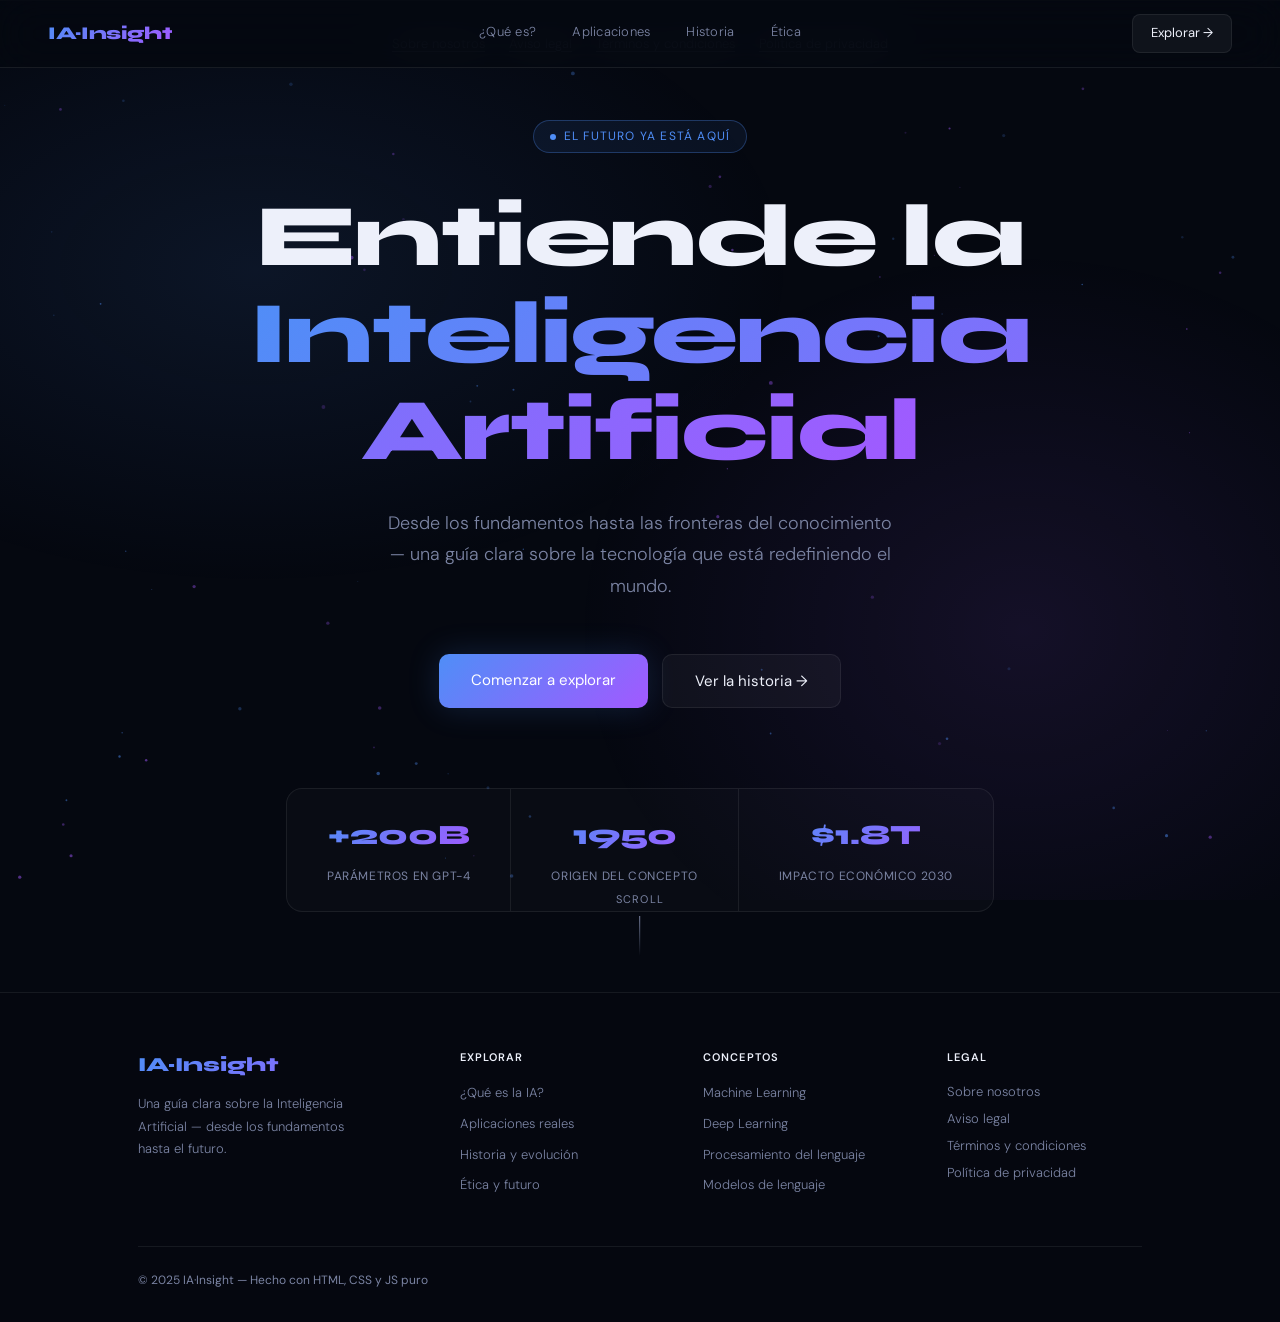
==== index.html @ f97f0eae "Se eliminan links en el footer" ====
<!DOCTYPE html>
<html lang="es">
<head>
  <meta charset="UTF-8" />
  <meta name="viewport" content="width=device-width, initial-scale=1.0" />
  <meta name="description" content="Entiende la Inteligencia Artificial — guía clara sobre la tecnología que está redefiniendo el mundo." />
  <title>IA·Insight — Inteligencia Artificial explicada</title>
  <link rel="icon" type="image/png" href="assets/icons/favicon.png" />
  <link rel="apple-touch-icon" href="assets/icons/favicon.png" />

  <!-- Fuentes -->
  <link rel="preconnect" href="https://fonts.googleapis.com" />
  <link rel="preconnect" href="https://fonts.gstatic.com" crossorigin />
  <link href="https://fonts.googleapis.com/css2?family=Syne:wght@400;700;800&family=DM+Sans:ital,wght@0,300;0,400;1,300&display=swap" rel="stylesheet" />

  <!-- Estilos -->
  <link rel="stylesheet" href="css/styles.css?v=4" />
  <link rel="stylesheet" href="css/animations.css?v=4" />
</head>
<body>

  <!-- Fondo animado -->
  <div class="mesh" aria-hidden="true"></div>
  <canvas id="bg-canvas" style="position:fixed;inset:0;z-index:0;pointer-events:none;" aria-hidden="true"></canvas>

  <!-- ── NAVBAR ── -->
  <nav role="navigation" aria-label="Navegación principal">
    <a href="index.html" class="nav-logo gradient-text" aria-label="IA·Insight — Inicio">IA·Insight</a>

    <div class="nav-links" aria-hidden="true">
      <a href="pages/sobre-ia.html">¿Qué es?</a>
      <a href="pages/aplicaciones.html">Aplicaciones</a>
      <a href="pages/historia.html">Historia</a>
      <a href="pages/etica.html">Ética</a>
    </div>

    <div class="nav-right">
      <a href="pages/sobre-ia.html" class="nav-cta">Explorar →</a>
      <button
        class="nav-hamburger"
        id="nav-hamburger"
        aria-label="Abrir menú"
        aria-expanded="false"
        aria-controls="nav-mobile"
      >
        <span></span>
        <span></span>
        <span></span>
      </button>
    </div>
  </nav>

  <!-- ── MENÚ MÓVIL ── -->
  <div class="nav-mobile" id="nav-mobile" role="dialog" aria-label="Menú móvil">
    <a href="pages/sobre-ia.html">¿Qué es la IA? <span>→</span></a>
    <a href="pages/aplicaciones.html">Aplicaciones <span>→</span></a>
    <a href="pages/historia.html">Historia <span>→</span></a>
    <a href="pages/etica.html">Ética y futuro <span>→</span></a>
    <button class="nav-mobile-cta" data-href="pages/sobre-ia.html">Comenzar a explorar</button>
  </div>

  <!-- ── HERO ── -->
  <section class="hero hero-home">

    <div class="hero-home-inner">

    <div class="badge anim-fade-up" style="display:inline-flex;align-items:center;gap:8px;font-size:12px;letter-spacing:.1em;text-transform:uppercase;color:var(--accent);border:1px solid rgba(79,142,247,0.3);background:rgba(79,142,247,0.08);padding:6px 16px;border-radius:100px;margin-bottom:36px;">
      <span style="width:6px;height:6px;border-radius:50%;background:var(--accent);animation:pulse 2s ease-in-out infinite;"></span>
      El futuro ya está aquí
    </div>

    <h1 class="anim-fade-up-2">
      Entiende la<br>
      <span class="gradient-text">Inteligencia<br>Artificial</span>
    </h1>

    <p class="anim-fade-up-3" style="font-size:clamp(15px,2vw,18px);max-width:520px;margin:28px auto 52px;">
      Desde los fundamentos hasta las fronteras del conocimiento — una guía clara sobre la tecnología que está redefiniendo el mundo.
    </p>

    <div class="anim-fade-up-4" style="display:flex;gap:14px;flex-wrap:wrap;justify-content:center;">
      <a href="pages/sobre-ia.html" class="btn-primary">Comenzar a explorar</a>
      <a href="pages/historia.html" class="btn-secondary">Ver la historia →</a>
    </div>

    <!-- Stats -->
    <div class="anim-fade-up-5 hero-stats">
      <div class="hero-stat">
        <span class="gradient-text" style="font-family:var(--font-display);font-size:28px;font-weight:800;display:block;margin-bottom:4px;">+200B</span>
        <span style="font-size:12px;color:var(--muted);text-transform:uppercase;letter-spacing:.05em;">Parámetros en GPT-4</span>
      </div>
      <div class="hero-stat">
        <span class="gradient-text" style="font-family:var(--font-display);font-size:28px;font-weight:800;display:block;margin-bottom:4px;">1950</span>
        <span style="font-size:12px;color:var(--muted);text-transform:uppercase;letter-spacing:.05em;">Origen del concepto</span>
      </div>
      <div class="hero-stat">
        <span class="gradient-text" style="font-family:var(--font-display);font-size:28px;font-weight:800;display:block;margin-bottom:4px;">$1.8T</span>
        <span style="font-size:12px;color:var(--muted);text-transform:uppercase;letter-spacing:.05em;">Impacto económico 2030</span>
      </div>
    </div>

    </div>

    <!-- Scroll hint -->
    <div style="position:absolute;bottom:36px;left:50%;transform:translateX(-50%);display:flex;flex-direction:column;align-items:center;gap:8px;color:var(--muted);font-size:11px;letter-spacing:.1em;text-transform:uppercase;">
      <span>Scroll</span>
      <div style="width:1px;height:40px;background:linear-gradient(to bottom,var(--muted),transparent);animation:scrollPulse 2s ease-in-out infinite;"></div>
    </div>

  </section>

  <!-- ── FOOTER ── -->
  <footer>
    <div class="footer-inner">
      <div class="footer-top">

        <!-- Marca -->
        <div class="footer-brand">
          <div class="footer-logo gradient-text">IA·Insight</div>
          <p>Una guía clara sobre la Inteligencia Artificial — desde los fundamentos hasta el futuro.</p>
        </div>

        <!-- Explorar -->
        <div class="footer-col">
          <div class="footer-col-title">Explorar</div>
          <a href="pages/sobre-ia.html">¿Qué es la IA?</a>
          <a href="pages/aplicaciones.html">Aplicaciones reales</a>
          <a href="pages/historia.html">Historia y evolución</a>
          <a href="pages/etica.html">Ética y futuro</a>
        </div>

        <!-- Conceptos -->
        <div class="footer-col">
          <div class="footer-col-title">Conceptos</div>
          <a href="pages/sobre-ia.html#ml">Machine Learning</a>
          <a href="pages/sobre-ia.html#dl">Deep Learning</a>
          <a href="pages/sobre-ia.html#nlp">Procesamiento del lenguaje</a>
          <a href="pages/sobre-ia.html#llm">Modelos de lenguaje</a>
        </div>

        <!-- Legal -->
        <div class="footer-col">
          <div class="footer-col-title">Legal</div>
          <button type="button" class="footer-link-btn" data-legal="about">Sobre nosotros</button>
          <button type="button" class="footer-link-btn" data-legal="legal">Aviso legal</button>
          <button type="button" class="footer-link-btn" data-legal="terms">Términos y condiciones</button>
          <button type="button" class="footer-link-btn" data-legal="privacy">Política de privacidad</button>
        </div>

      </div>

      <div class="footer-bottom">
        <div class="footer-bottom-row">
          <span>© 2025 IA·Insight — Hecho con HTML, CSS y JS puro</span>
          <div class="footer-socials">
          <!-- GitHub -->
          <!-- <a href="https://github.com" target="_blank" rel="noopener" aria-label="GitHub">
            <svg width="15" height="15" viewBox="0 0 24 24" fill="currentColor"><path d="M12 0C5.37 0 0 5.37 0 12c0 5.3 3.438 9.8 8.205 11.385.6.113.82-.258.82-.577 0-.285-.01-1.04-.015-2.04-3.338.724-4.042-1.61-4.042-1.61-.546-1.385-1.335-1.755-1.335-1.755-1.087-.744.084-.729.084-.729 1.205.084 1.838 1.236 1.838 1.236 1.07 1.835 2.809 1.305 3.495.998.108-.776.417-1.305.76-1.605-2.665-.3-5.466-1.332-5.466-5.93 0-1.31.465-2.38 1.235-3.22-.135-.303-.54-1.523.105-3.176 0 0 1.005-.322 3.3 1.23.96-.267 1.98-.399 3-.405 1.02.006 2.04.138 3 .405 2.28-1.552 3.285-1.23 3.285-1.23.645 1.653.24 2.873.12 3.176.765.84 1.23 1.91 1.23 3.22 0 4.61-2.805 5.625-5.475 5.92.42.36.81 1.096.81 2.22 0 1.606-.015 2.896-.015 3.286 0 .315.21.69.825.57C20.565 21.795 24 17.295 24 12c0-6.63-5.37-12-12-12"/></svg>
          </a> -->
          <!-- LinkedIn -->
          <!-- <a href="https://linkedin.com" target="_blank" rel="noopener" aria-label="LinkedIn">
            <svg width="14" height="14" viewBox="0 0 24 24" fill="currentColor"><path d="M20.447 20.452h-3.554v-5.569c0-1.328-.027-3.037-1.852-3.037-1.853 0-2.136 1.445-2.136 2.939v5.667H9.351V9h3.414v1.561h.046c.477-.9 1.637-1.85 3.37-1.85 3.601 0 4.267 2.37 4.267 5.455v6.286zM5.337 7.433a2.062 2.062 0 01-2.063-2.065 2.064 2.064 0 112.063 2.065zm1.782 13.019H3.555V9h3.564v11.452zM22.225 0H1.771C.792 0 0 .774 0 1.729v20.542C0 23.227.792 24 1.771 24h20.451C23.2 24 24 23.227 24 22.271V1.729C24 .774 23.2 0 22.222 0h.003z"/></svg>
          </a> -->
          </div>
        </div>
        <nav class="footer-legal" aria-label="Información legal">
          <button type="button" class="footer-legal-link" data-legal="about">Sobre nosotros</button>
          <button type="button" class="footer-legal-link" data-legal="legal">Aviso legal</button>
          <button type="button" class="footer-legal-link" data-legal="terms">Términos y condiciones</button>
          <button type="button" class="footer-legal-link" data-legal="privacy">Política de privacidad</button>
        </nav>
      </div>
    </div>
  </footer>

  <!-- Scripts -->
  <script src="js/particles.js"></script>
  <script src="js/main.js?v=4"></script>
</body>
</html>
---- css/styles.css ----
/* ═══════════════════════════════════════
   VARIABLES GLOBALES
═══════════════════════════════════════ */
:root {
  --bg:       #050810;
  --bg2:      #080d1a;
  --accent:   #4F8EF7;
  --accent2:  #A259FF;
  --text:     #EDF0FA;
  --muted:    #7B84A3;
  --border:   rgba(255,255,255,0.07);
  --glow:     rgba(79,142,247,0.18);
  --radius:   12px;
  --font-display: 'Syne', sans-serif;
  --font-body:    'DM Sans', sans-serif;
}

/* ═══════════════════════════════════════
   RESET Y BASE
═══════════════════════════════════════ */
*, *::before, *::after { box-sizing: border-box; margin: 0; padding: 0; }
html { scroll-behavior: smooth; }
body {
  background: var(--bg);
  font-family: var(--font-body);
  color: var(--text);
  min-height: 100vh;
  overflow-x: hidden;
  line-height: 1.6;
}
img { max-width: 100%; display: block; }
a { color: inherit; text-decoration: none; }

/* ═══════════════════════════════════════
   TIPOGRAFÍA
═══════════════════════════════════════ */
h1, h2, h3, h4 { font-family: var(--font-display); font-weight: 800; line-height: 1.1; letter-spacing: -0.02em; }
h1 { font-size: clamp(42px, 7vw, 88px); }
h2 { font-size: clamp(28px, 4vw, 48px); }
h3 { font-size: clamp(18px, 2.5vw, 24px); }
p  { color: var(--muted); font-weight: 300; line-height: 1.75; }

/* ═══════════════════════════════════════
   UTILIDADES
═══════════════════════════════════════ */
.gradient-text {
  background: linear-gradient(135deg, var(--accent), var(--accent2));
  -webkit-background-clip: text;
  -webkit-text-fill-color: transparent;
  background-clip: text;
}
.container { width: 100%; max-width: 1100px; margin: 0 auto; padding: 0 24px; }
.page-wrap {
  width: 100%;
  max-width: 1100px;
  margin-left: auto;
  margin-right: auto;
  padding-left: clamp(20px, 4vw, 48px);
  padding-right: clamp(20px, 4vw, 48px);
}
.page-main {
  position: relative;
  z-index: 10;
  padding-top: 68px;
}
.section { padding: 100px 0; }

/* ── Hero de inicio ── */
.hero-home {
  position: relative;
  z-index: 10;
  min-height: 100vh;
  display: flex;
  flex-direction: column;
  align-items: center;
  justify-content: center;
  text-align: center;
  padding: 120px 0 80px;
}
.hero-home-inner {
  width: 100%;
  max-width: 1100px;
  margin: 0 auto;
  padding: 0 clamp(20px, 4vw, 48px);
  display: flex;
  flex-direction: column;
  align-items: center;
}
.hero-home .hero-stats {
  display: flex;
  flex-wrap: wrap;
  justify-content: center;
  margin-top: 80px;
  border: 1px solid var(--border);
  border-radius: 16px;
  overflow: hidden;
  background: rgba(255,255,255,0.02);
  max-width: 100%;
}
.hero-home .hero-stat {
  padding: 24px clamp(20px, 4vw, 40px);
  text-align: center;
  border-right: 1px solid var(--border);
}
.hero-home .hero-stat:last-child { border-right: none; }
@media (max-width: 640px) {
  .hero-home { padding: 100px 0 72px; }
  .hero-home .hero-stats { flex-direction: column; width: 100%; }
  .hero-home .hero-stat {
    border-right: none;
    border-bottom: 1px solid var(--border);
    width: 100%;
  }
  .hero-home .hero-stat:last-child { border-bottom: none; }
}

/* ═══════════════════════════════════════
   NAVBAR
═══════════════════════════════════════ */
nav {
  position: fixed; top: 0; left: 0; right: 0; z-index: 100;
  display: flex; align-items: center; justify-content: space-between;
  padding: 0 48px;
  height: 68px;
  border-bottom: 1px solid var(--border);
  background: rgba(5,8,16,0.75);
  backdrop-filter: blur(20px);
  -webkit-backdrop-filter: blur(20px);
  transition: box-shadow .3s;
}
nav.scrolled {
  box-shadow: 0 4px 40px rgba(0,0,0,0.5);
}
.nav-logo {
  font-family: var(--font-display);
  font-weight: 800; font-size: 18px;
  letter-spacing: -0.02em;
  flex-shrink: 0;
}
.nav-links {
  display: flex; gap: 36px;
  position: absolute; left: 50%; transform: translateX(-50%);
}
.nav-links a {
  color: var(--muted); font-size: 13px; font-weight: 300;
  letter-spacing: 0.02em;
  transition: color .2s;
  position: relative; padding-bottom: 2px;
}
.nav-links a::after {
  content: '';
  position: absolute; bottom: -2px; left: 0; right: 0;
  height: 1px;
  background: linear-gradient(90deg, var(--accent), var(--accent2));
  transform: scaleX(0); transform-origin: left;
  transition: transform .25s ease;
}
.nav-links a:hover { color: var(--text); }
.nav-links a:hover::after,
.nav-links a.active::after { transform: scaleX(1); }
.nav-links a.active { color: var(--text); }

.nav-right { display: flex; align-items: center; gap: 12px; }
.nav-cta {
  font-size: 13px; padding: 8px 18px; border-radius: 8px;
  border: 1px solid var(--border); color: var(--text);
  background: rgba(255,255,255,0.05); cursor: pointer;
  font-family: var(--font-body);
  transition: background .2s, border-color .2s;
  white-space: nowrap;
}
.nav-cta:hover { background: rgba(255,255,255,0.1); border-color: rgba(255,255,255,0.2); }

/* ── Hamburguesa ── */
.nav-hamburger {
  display: none;
  flex-direction: column; justify-content: center;
  gap: 5px; width: 36px; height: 36px;
  background: none; border: none; cursor: pointer;
  padding: 4px; border-radius: 8px;
  transition: background .2s;
}
.nav-hamburger:hover { background: rgba(255,255,255,0.06); }
.nav-hamburger span {
  display: block; height: 1.5px; border-radius: 2px;
  background: var(--text);
  transition: transform .3s ease, opacity .3s ease, width .3s ease;
  transform-origin: center;
}
.nav-hamburger span:nth-child(2) { width: 70%; }
.nav-hamburger.open span:nth-child(1) { transform: translateY(6.5px) rotate(45deg); }
.nav-hamburger.open span:nth-child(2) { opacity: 0; transform: scaleX(0); }
.nav-hamburger.open span:nth-child(3) { transform: translateY(-6.5px) rotate(-45deg); }

/* ── Menú móvil ── */
.nav-mobile {
  display: none;
  position: fixed; top: 68px; left: 0; right: 0; z-index: 99;
  background: rgba(5,8,16,0.97);
  backdrop-filter: blur(24px);
  -webkit-backdrop-filter: blur(24px);
  border-bottom: 1px solid var(--border);
  padding: 0 24px;
  max-height: 0; overflow: hidden;
  transition: max-height .4s cubic-bezier(.4,0,.2,1), padding .4s ease;
}
.nav-mobile.open {
  max-height: 400px;
  padding: 20px 24px 28px;
}
.nav-mobile a {
  display: flex; align-items: center; justify-content: space-between;
  color: var(--muted); font-size: 16px; font-weight: 300;
  padding: 14px 0;
  border-bottom: 1px solid var(--border);
  transition: color .2s;
}
.nav-mobile a:last-of-type { border-bottom: none; }
.nav-mobile a:hover,
.nav-mobile a.active { color: var(--text); }
.nav-mobile a span { font-size: 12px; color: var(--accent); opacity: 0; transition: opacity .2s; }
.nav-mobile a:hover span,
.nav-mobile a.active span { opacity: 1; }
.nav-mobile-cta {
  margin-top: 20px; width: 100%; padding: 13px;
  border-radius: 10px; border: none; cursor: pointer;
  background: linear-gradient(135deg, var(--accent), var(--accent2));
  color: #fff; font-family: var(--font-body); font-size: 15px;
  font-weight: 400; letter-spacing: 0.01em;
}

/* ═══════════════════════════════════════
   BOTONES
═══════════════════════════════════════ */
.btn-primary {
  font-family: var(--font-body); font-size: 15px;
  padding: 14px 32px; border-radius: 10px; border: none; cursor: pointer;
  background: linear-gradient(135deg, var(--accent), var(--accent2));
  color: #fff; transition: transform .2s, box-shadow .2s;
  box-shadow: 0 0 32px var(--glow);
}
.btn-primary:hover { transform: translateY(-2px); box-shadow: 0 0 48px rgba(79,142,247,0.4); }
.btn-secondary {
  font-family: var(--font-body); font-size: 15px;
  padding: 14px 32px; border-radius: 10px;
  border: 1px solid var(--border); cursor: pointer;
  background: rgba(255,255,255,0.04); color: var(--text);
  transition: background .2s, border-color .2s, transform .2s;
}
.btn-secondary:hover { background: rgba(255,255,255,0.08); transform: translateY(-2px); }

/* ═══════════════════════════════════════
   CARDS
═══════════════════════════════════════ */
.card {
  background: rgba(255,255,255,0.03);
  border: 1px solid var(--border);
  border-radius: var(--radius);
  padding: 28px;
  transition: border-color .25s, transform .25s;
}
.card:hover { border-color: rgba(79,142,247,0.3); transform: translateY(-4px); }

/* ═══════════════════════════════════════
   FOOTER
═══════════════════════════════════════ */
footer {
  position: relative; z-index: 10;
  border-top: 1px solid var(--border);
  background: rgba(5,8,16,0.6);
}
.footer-inner {
  max-width: 1100px; margin: 0 auto;
  padding: 56px 48px 32px;
}
.footer-top {
  display: grid;
  grid-template-columns: 1.4fr 1fr 1fr 1fr;
  gap: 48px;
  padding-bottom: 40px;
  border-bottom: 1px solid var(--border);
}
.footer-brand .footer-logo {
  font-family: var(--font-display);
  font-size: 20px; font-weight: 800;
  margin-bottom: 12px;
}
.footer-brand p {
  font-size: 13px; line-height: 1.7;
  max-width: 220px;
}
.footer-col-title {
  font-size: 11px; font-weight: 600;
  letter-spacing: .1em; text-transform: uppercase;
  color: var(--text); margin-bottom: 16px;
}
.footer-col a {
  display: block; color: var(--muted);
  font-size: 13px; font-weight: 300;
  margin-bottom: 10px;
  transition: color .2s;
}
.footer-col a:hover { color: var(--text); }
.footer-col .footer-link-btn {
  display: block;
  width: 100%;
  text-align: left;
  background: none;
  border: none;
  color: var(--muted);
  font-size: 13px;
  font-weight: 300;
  margin-bottom: 10px;
  padding: 0;
  cursor: pointer;
  font-family: var(--font-body);
  transition: color .2s;
}
.footer-col .footer-link-btn:hover { color: var(--text); }
.footer-bottom {
  display: flex;
  flex-direction: column;
  gap: 20px;
  padding-top: 24px;
  color: var(--muted);
  font-size: 12px;
}
.footer-bottom-row {
  display: flex;
  align-items: center;
  justify-content: space-between;
  gap: 16px;
  width: 100%;
}
.footer-socials { display: flex; gap: 16px; flex-shrink: 0; }
.footer-socials a {
  width: 32px; height: 32px; border-radius: 8px;
  border: 1px solid var(--border);
  display: flex; align-items: center; justify-content: center;
  color: var(--muted); font-size: 14px;
  transition: color .2s, border-color .2s, background .2s;
}
.footer-socials a:hover {
  color: var(--text);
  border-color: rgba(255,255,255,0.2);
  background: rgba(255,255,255,0.06);
}

.footer-legal {
  display: flex;
  flex-wrap: wrap;
  align-items: center;
  justify-content: center;
  gap: 10px 24px;
  width: 100%;
  padding-top: 18px;
  border-top: 1px solid var(--border);
}
.footer-legal-link {
  background: none;
  border: none;
  padding: 0;
  font-family: var(--font-body);
  font-size: 13px;
  font-weight: 300;
  color: var(--muted);
  cursor: pointer;
  white-space: nowrap;
  transition: color .2s;
  text-decoration: underline;
  text-underline-offset: 3px;
  text-decoration-color: rgba(123,132,163,0.55);
}
.footer-legal-link:hover { color: var(--text); }

/* ── Modales legales ── */
body.legal-modal-open { overflow: hidden; }
.legal-modal {
  position: fixed;
  inset: 0;
  z-index: 200;
  display: none;
  align-items: center;
  justify-content: center;
  padding: 24px;
}
.legal-modal.is-open {
  display: flex;
}
.legal-modal-backdrop {
  position: absolute;
  inset: 0;
  background: rgba(5,8,16,0.82);
  backdrop-filter: blur(8px);
  -webkit-backdrop-filter: blur(8px);
}
.legal-modal-panel {
  position: relative;
  z-index: 1;
  width: 100%;
  max-width: 560px;
  max-height: min(85vh, 720px);
  display: flex;
  flex-direction: column;
  background: var(--bg2);
  border: 1px solid var(--border);
  border-radius: 16px;
  box-shadow: 0 24px 80px rgba(0,0,0,0.55);
  animation: legalModalIn .28s ease;
}
@keyframes legalModalIn {
  from { opacity: 0; transform: translateY(12px) scale(0.98); }
  to   { opacity: 1; transform: translateY(0) scale(1); }
}
.legal-modal-header {
  display: flex;
  align-items: flex-start;
  justify-content: space-between;
  gap: 16px;
  padding: 24px 24px 0;
  flex-shrink: 0;
}
.legal-modal-title {
  font-family: var(--font-display);
  font-size: clamp(20px, 4vw, 26px);
  font-weight: 800;
  line-height: 1.15;
  letter-spacing: -0.02em;
  color: var(--text);
}
.legal-modal-close {
  flex-shrink: 0;
  width: 36px;
  height: 36px;
  display: flex;
  align-items: center;
  justify-content: center;
  border: 1px solid var(--border);
  border-radius: 8px;
  background: rgba(255,255,255,0.04);
  color: var(--muted);
  cursor: pointer;
  transition: color .2s, border-color .2s, background .2s;
}
.legal-modal-close:hover {
  color: var(--text);
  border-color: rgba(255,255,255,0.2);
  background: rgba(255,255,255,0.08);
}
.legal-modal-body {
  padding: 16px 24px 28px;
  overflow-y: auto;
  font-size: 14px;
  line-height: 1.75;
  color: var(--muted);
}
.legal-modal-body h3 {
  font-family: var(--font-display);
  font-size: 15px;
  font-weight: 700;
  color: var(--text);
  margin: 20px 0 8px;
}
.legal-modal-body h3:first-of-type { margin-top: 12px; }
.legal-modal-body p { margin-bottom: 12px; }
.legal-modal-body ul {
  margin: 0 0 12px 1.1em;
  display: flex;
  flex-direction: column;
  gap: 6px;
}
.legal-modal-body strong { color: var(--text); font-weight: 400; }
.legal-modal-body .legal-note {
  font-size: 12px;
  opacity: 0.85;
  margin-top: 8px;
}

/* ═══════════════════════════════════════
   RESPONSIVE
═══════════════════════════════════════ */
@media (max-width: 900px) {
  .footer-top { grid-template-columns: 1fr 1fr; gap: 32px; }
}

@media (max-width: 768px) {
  /* Navbar móvil */
  nav { padding: 0 20px; }
  .nav-links { display: none; }
  .nav-cta { display: none; }
  .nav-hamburger { display: flex; }
  .nav-mobile { display: block; }

  /* Footer móvil */
  .footer-inner { padding: 40px 20px 24px; }
  .footer-top { grid-template-columns: 1fr; gap: 28px; }
  .footer-bottom-row { flex-direction: column; text-align: center; }
  .footer-legal { justify-content: center; gap: 10px 16px; }
  .legal-modal { padding: 16px; }
  .legal-modal-panel { max-height: 90vh; }
  .legal-modal-header { padding: 20px 20px 0; }
  .legal-modal-body { padding: 12px 20px 24px; }
}
---- css/animations.css ----
/* ═══════════════════════════════════════
   KEYFRAMES
═══════════════════════════════════════ */
@keyframes fadeUp {
  from { opacity: 0; transform: translateY(24px); }
  to   { opacity: 1; transform: translateY(0); }
}
@keyframes fadeIn {
  from { opacity: 0; }
  to   { opacity: 1; }
}
@keyframes pulse {
  0%, 100% { opacity: 1; transform: scale(1); }
  50%       { opacity: 0.5; transform: scale(0.7); }
}
@keyframes meshShift {
  0%   { opacity: 1; transform: scale(1); }
  100% { opacity: 0.7; transform: scale(1.04); }
}
@keyframes scrollPulse {
  0%, 100% { opacity: 0.3; }
  50%       { opacity: 1; }
}
@keyframes float {
  0%, 100% { transform: translateY(0px); }
  50%       { transform: translateY(-10px); }
}

/* ═══════════════════════════════════════
   CLASES DE ANIMACIÓN
═══════════════════════════════════════ */

/* Se activan al cargar */
.anim-fade-up   { animation: fadeUp .8s ease both; }
.anim-fade-up-2 { animation: fadeUp .9s .15s ease both; }
.anim-fade-up-3 { animation: fadeUp 1s .3s ease both; }
.anim-fade-up-4 { animation: fadeUp 1s .45s ease both; }
.anim-fade-up-5 { animation: fadeUp 1s .6s ease both; }

/* Se activan al hacer scroll (Intersection Observer en main.js) */
.reveal {
  opacity: 0;
  transform: translateY(32px);
  transition: opacity .7s ease, transform .7s ease;
}
.reveal.visible {
  opacity: 1;
  transform: translateY(0);
}
.reveal-delay-1 { transition-delay: .1s; }
.reveal-delay-2 { transition-delay: .2s; }
.reveal-delay-3 { transition-delay: .3s; }
.reveal-delay-4 { transition-delay: .4s; }

/* Flotante */
.float { animation: float 4s ease-in-out infinite; }

/* Mesh fondo */
.mesh {
  position: fixed; inset: 0; z-index: 0; pointer-events: none;
  background:
    radial-gradient(ellipse 60% 50% at 20% 30%, rgba(79,142,247,0.10) 0%, transparent 70%),
    radial-gradient(ellipse 50% 60% at 80% 70%, rgba(162,89,255,0.10) 0%, transparent 70%);
  animation: meshShift 14s ease-in-out infinite alternate;
}
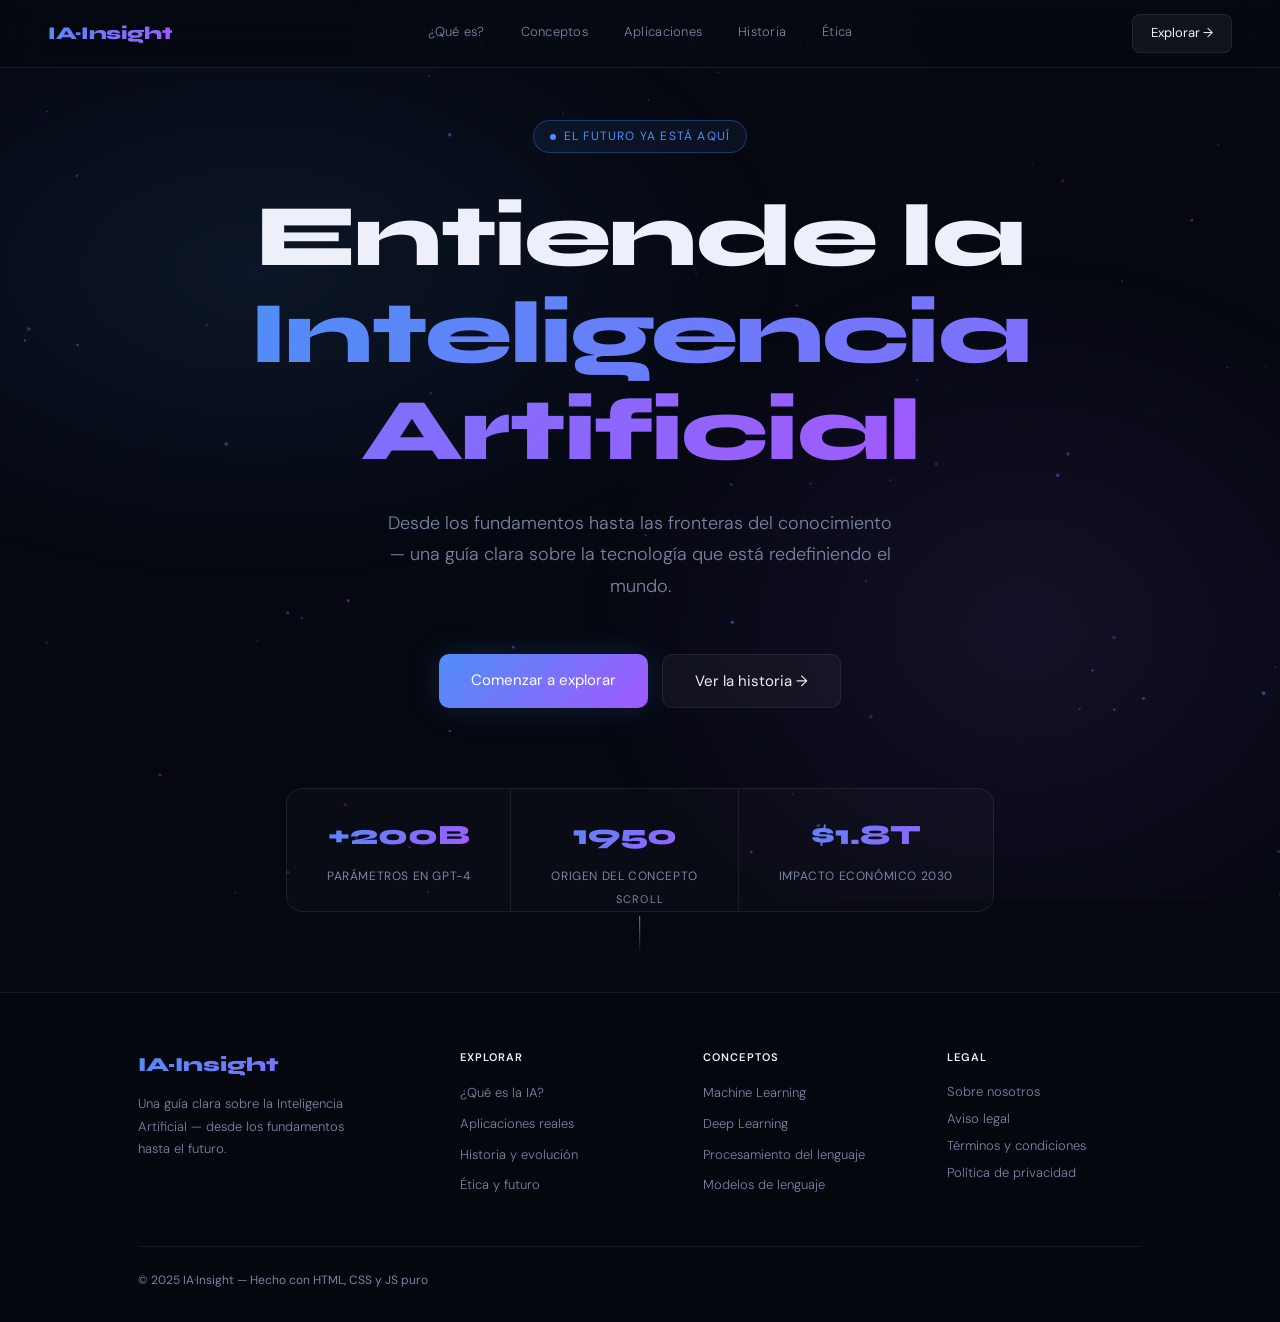
==== commit dac67187: "Se agregan 4 paginas correspondientes a los conceptos y se agregan al navbar" ====
--- a/index.html
+++ b/index.html
@@ -29,6 +29,20 @@
 
     <div class="nav-links" aria-hidden="true">
       <a href="pages/sobre-ia.html">¿Qué es?</a>
+      <div class="dropdown">
+        <a href="#">Conceptos</a>
+
+        <div class="dropdown-menu">
+            <a href="pages/machine-learning.html">Machine Learning</a>
+            <a href="pages/deep-learning.html">Deep Learning</a>
+            <a href="pages/procesamiento-lenguaje.html">
+                Procesamiento del Lenguaje
+            </a>
+            <a href="pages/modelos-lenguaje.html">
+                Modelos de Lenguaje
+            </a>
+        </div>
+    </div>
       <a href="pages/aplicaciones.html">Aplicaciones</a>
       <a href="pages/historia.html">Historia</a>
       <a href="pages/etica.html">Ética</a>
@@ -132,10 +146,10 @@
         <!-- Conceptos -->
         <div class="footer-col">
           <div class="footer-col-title">Conceptos</div>
-          <a href="pages/sobre-ia.html#ml">Machine Learning</a>
-          <a href="pages/sobre-ia.html#dl">Deep Learning</a>
-          <a href="pages/sobre-ia.html#nlp">Procesamiento del lenguaje</a>
-          <a href="pages/sobre-ia.html#llm">Modelos de lenguaje</a>
+          <a href="pages/machine-learning.html">Machine Learning</a>
+          <a href="pages/deep-learning.html">Deep Learning</a>
+          <a href="pages/procesamiento-lenguaje.html">Procesamiento del lenguaje</a>
+          <a href="pages/modelos-lenguaje.html">Modelos de lenguaje</a>
         </div>
 
         <!-- Legal -->
--- a/css/styles.css
+++ b/css/styles.css
@@ -140,6 +140,7 @@
 .nav-links {
   display: flex; gap: 36px;
   position: absolute; left: 50%; transform: translateX(-50%);
+  align-items: center;
 }
 .nav-links a {
   color: var(--muted); font-size: 13px; font-weight: 300;
@@ -170,6 +171,55 @@
   white-space: nowrap;
 }
 .nav-cta:hover { background: rgba(255,255,255,0.1); border-color: rgba(255,255,255,0.2); }
+
+/* Dropdown */
+.dropdown {
+  position: relative;
+  display: flex;
+  align-items: center;
+}
+
+.dropdown-menu {
+  position: absolute;
+  top: calc(100% + 12px);
+  left: 0;
+
+  min-width: 240px;
+
+  background: rgba(8, 13, 26, 0.98);
+  border: 1px solid var(--border);
+  border-radius: 12px;
+
+  padding: 8px 0;
+
+  z-index: 1000;
+
+  opacity: 0;
+  visibility: hidden;
+  transform: translateY(10px);
+
+  transition:
+    opacity .25s ease,
+    transform .25s ease,
+    visibility .25s ease;
+}
+
+.dropdown-menu a {
+  display: block;
+  padding: 12px 18px;
+  color: var(--muted);
+}
+
+.dropdown-menu a:hover {
+  background: rgba(255,255,255,0.05);
+  color: var(--text);
+}
+
+.dropdown:hover .dropdown-menu {
+  opacity: 1;
+  visibility: visible;
+  transform: translateY(0);
+}
 
 /* ── Hamburguesa ── */
 .nav-hamburger {
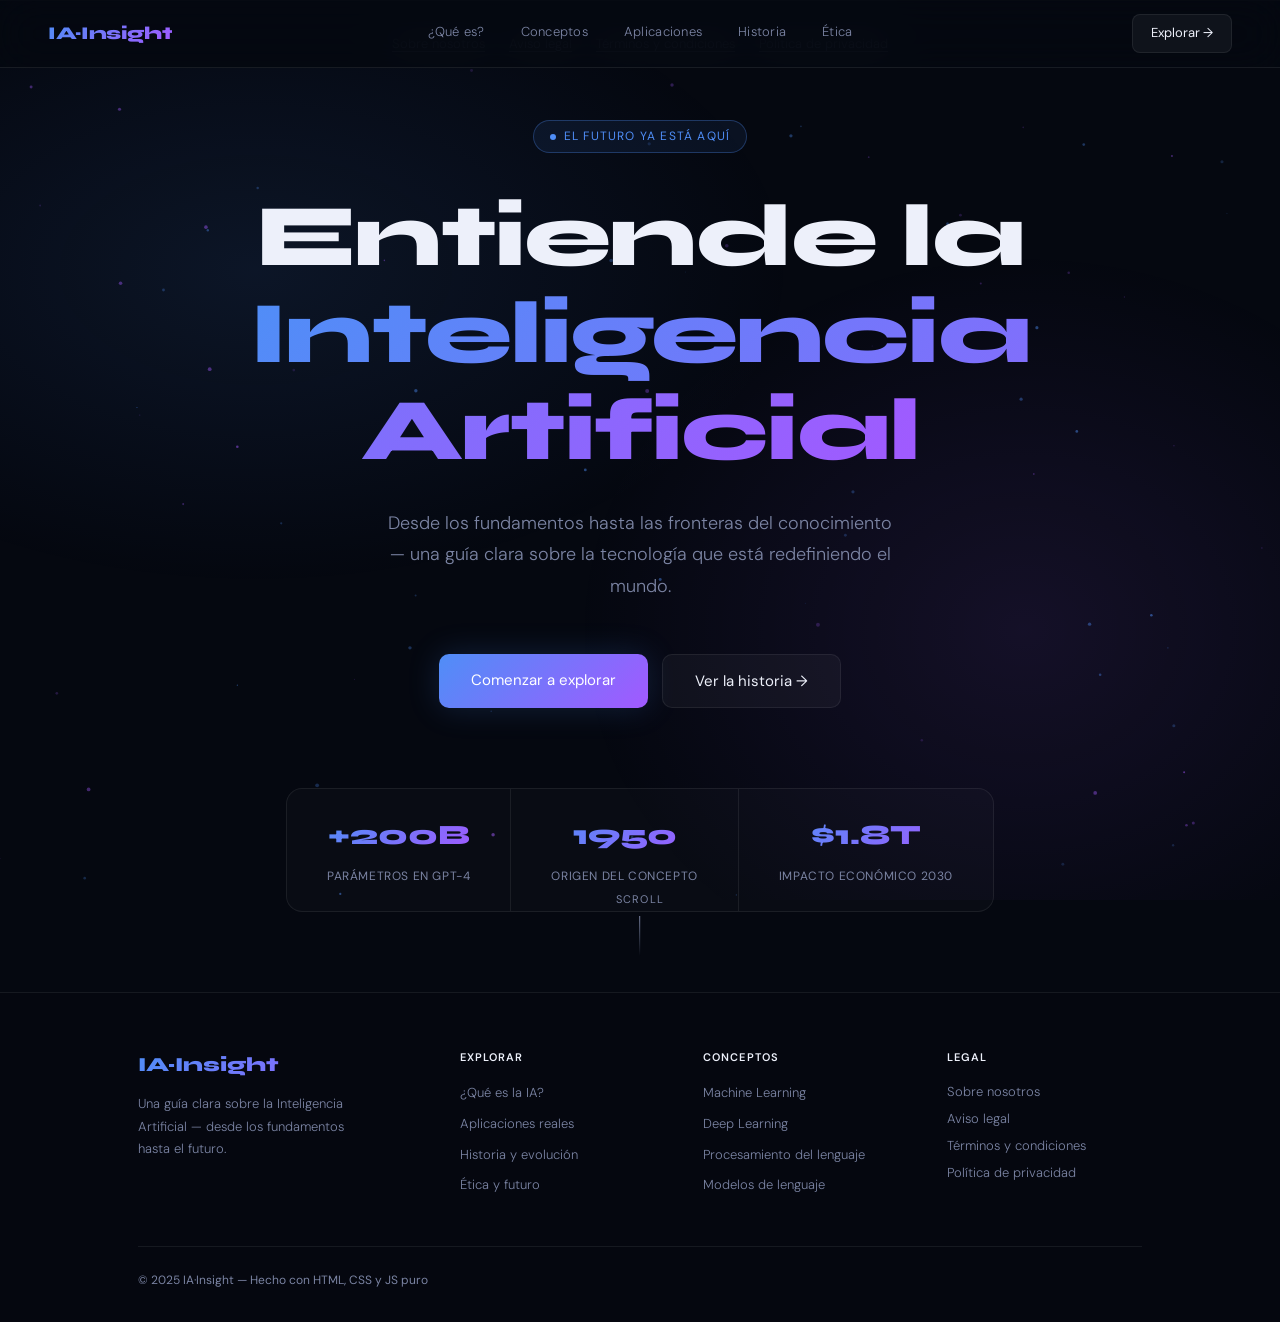
==== commit ea9139cc: "Se agregan las paginas conceptos a las demas, ya que solo estaba en index" ====
--- a/index.html
+++ b/index.html
@@ -42,7 +42,7 @@
                 Modelos de Lenguaje
             </a>
         </div>
-    </div>
+      </div>
       <a href="pages/aplicaciones.html">Aplicaciones</a>
       <a href="pages/historia.html">Historia</a>
       <a href="pages/etica.html">Ética</a>
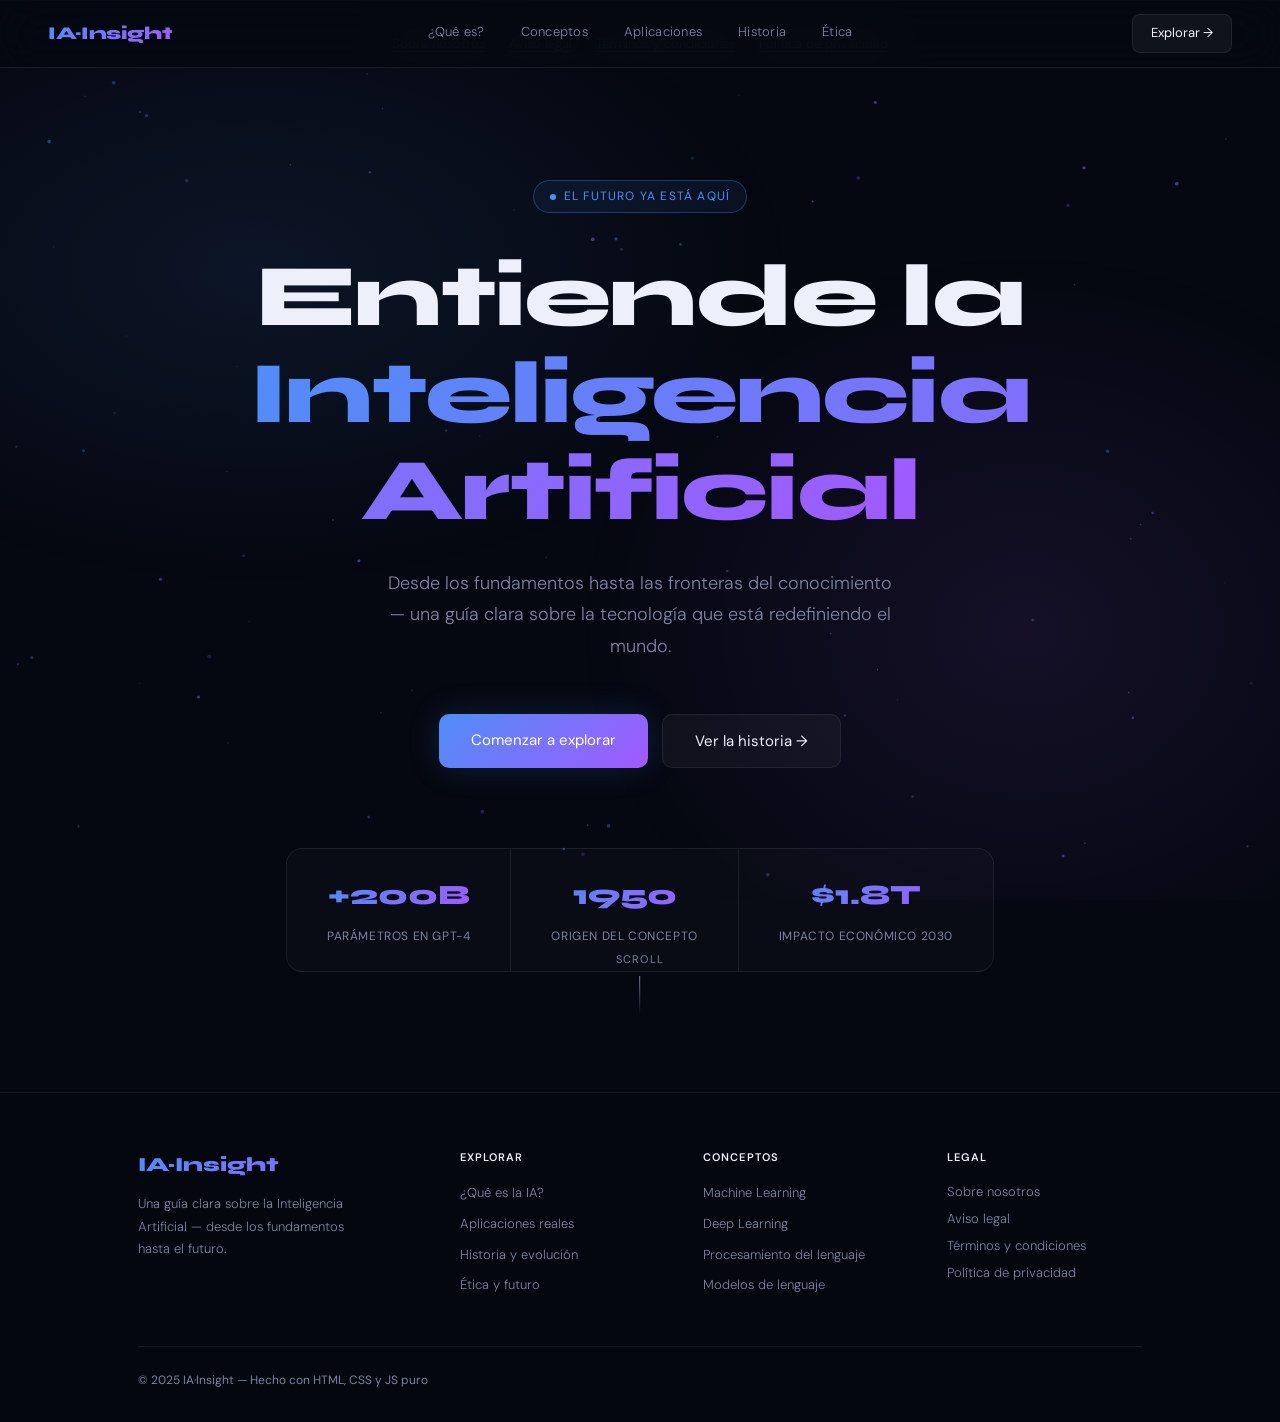
==== commit 527a7222: "Se agregan anuncios a todas las paginas" ====
--- a/index.html
+++ b/index.html
@@ -73,8 +73,22 @@
     <button class="nav-mobile-cta" data-href="pages/sobre-ia.html">Comenzar a explorar</button>
   </div>
 
+  <!-- ── ANUNCIO ── -->
+  <div class="ad-slot" style="width:100%;display:flex;justify-content:center;padding:0 10px;position:fixed;top:68px;left:0;right:0;z-index:99;overflow:hidden;">
+    <script>
+      atOptions = {
+        'key' : '70cd0f05c117b5de42360ed858a8f237',
+        'format' : 'iframe',
+        'height' : 60,
+        'width' : 468,
+        'params' : {}
+      };
+    </script>
+    <script src="https://www.highperformanceformat.com/70cd0f05c117b5de42360ed858a8f237/invoke.js"></script>
+  </div> 
+
   <!-- ── HERO ── -->
-  <section class="hero hero-home">
+  <section class="hero hero-home" style="margin-top:60px;">
 
     <div class="hero-home-inner">
 
@@ -122,6 +136,12 @@
     </div>
 
   </section>
+
+  <!-- ── ANUNCIO 2 ── -->
+  <div class="ad-slot-2" style="width:100%;display:flex;justify-content:center;padding:20px 10px;position:relative;z-index:10;overflow:hidden;">
+    <script async="async" data-cfasync="false" src="https://pl29632034.effectivecpmnetwork.com/6ede91f9546806ed76c12729f9027c73/invoke.js"></script>
+    <div id="container-6ede91f9546806ed76c12729f9027c73"></div>
+  </div>
 
   <!-- ── FOOTER ── -->
   <footer>
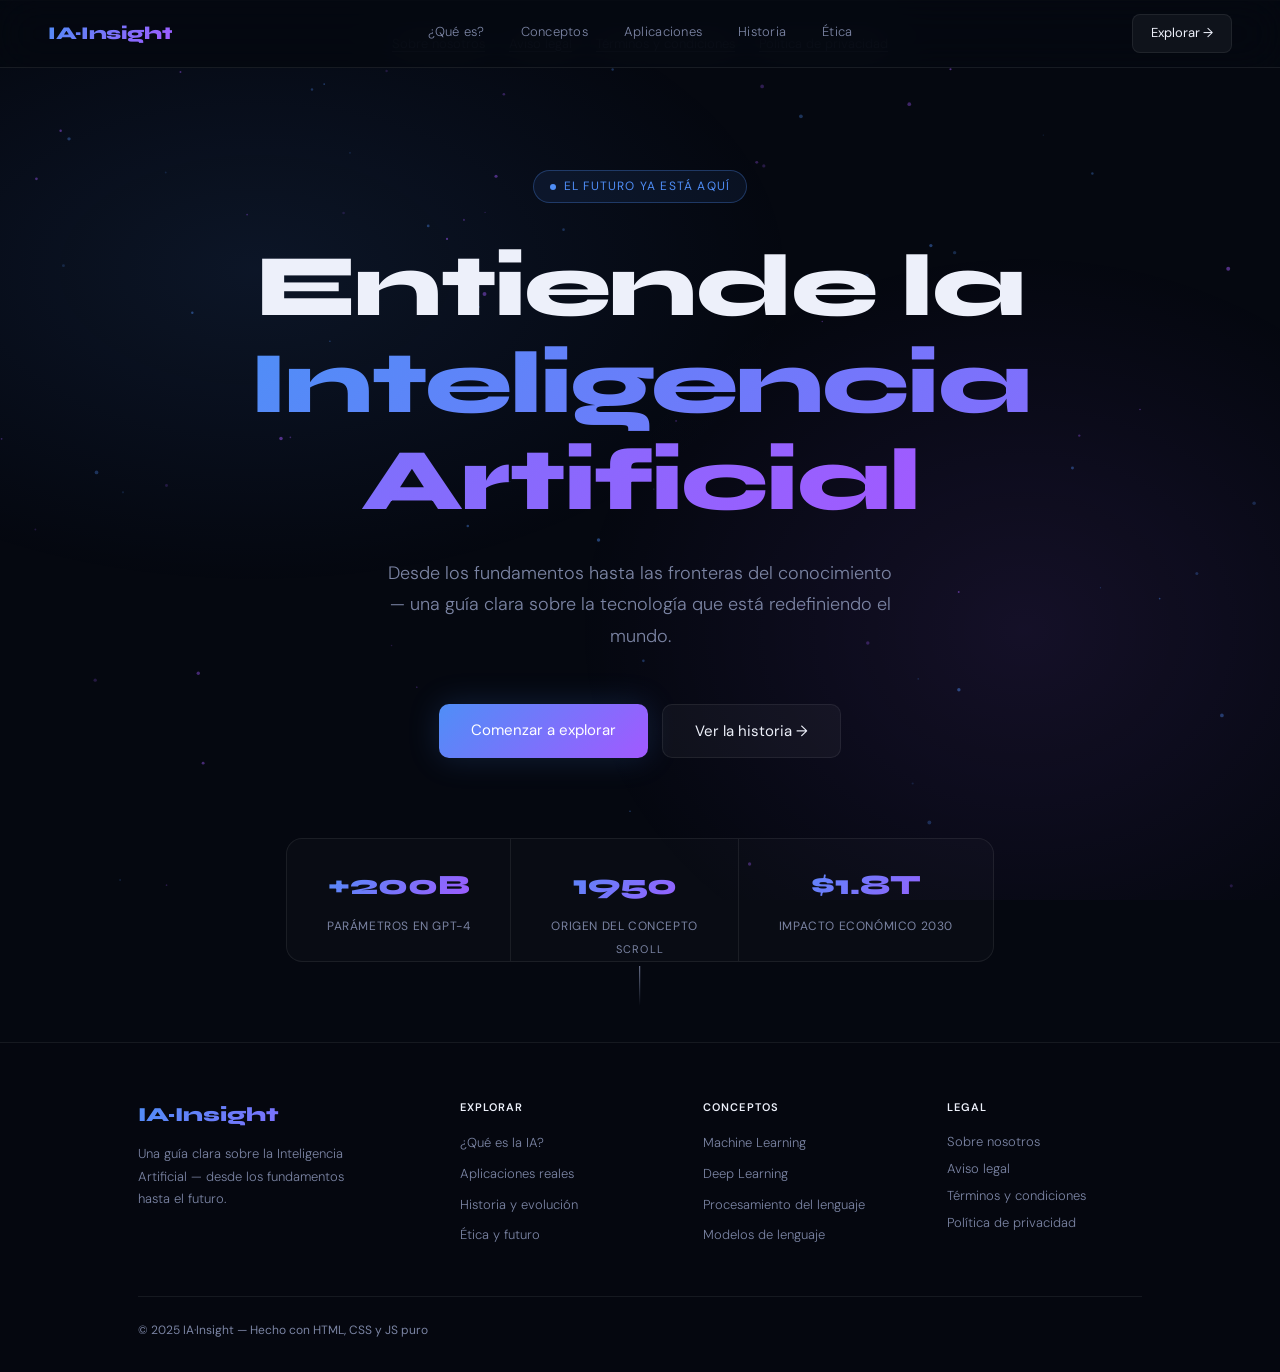
==== commit 98f27228: "Se eliminan los anuncios de las paginas" ====
--- a/index.html
+++ b/index.html
@@ -57,9 +57,6 @@
         aria-expanded="false"
         aria-controls="nav-mobile"
       >
-        <span></span>
-        <span></span>
-        <span></span>
       </button>
     </div>
   </nav>
@@ -73,22 +70,8 @@
     <button class="nav-mobile-cta" data-href="pages/sobre-ia.html">Comenzar a explorar</button>
   </div>
 
-  <!-- ── ANUNCIO ── -->
-  <div class="ad-slot" style="width:100%;display:flex;justify-content:center;padding:0 10px;position:fixed;top:68px;left:0;right:0;z-index:99;overflow:hidden;">
-    <script>
-      atOptions = {
-        'key' : '70cd0f05c117b5de42360ed858a8f237',
-        'format' : 'iframe',
-        'height' : 60,
-        'width' : 468,
-        'params' : {}
-      };
-    </script>
-    <script src="https://www.highperformanceformat.com/70cd0f05c117b5de42360ed858a8f237/invoke.js"></script>
-  </div> 
-
   <!-- ── HERO ── -->
-  <section class="hero hero-home" style="margin-top:60px;">
+  <section class="hero hero-home" style="margin-top:50px;">
 
     <div class="hero-home-inner">
 
@@ -136,12 +119,6 @@
     </div>
 
   </section>
-
-  <!-- ── ANUNCIO 2 ── -->
-  <div class="ad-slot-2" style="width:100%;display:flex;justify-content:center;padding:20px 10px;position:relative;z-index:10;overflow:hidden;">
-    <script async="async" data-cfasync="false" src="https://pl29632034.effectivecpmnetwork.com/6ede91f9546806ed76c12729f9027c73/invoke.js"></script>
-    <div id="container-6ede91f9546806ed76c12729f9027c73"></div>
-  </div>
 
   <!-- ── FOOTER ── -->
   <footer>
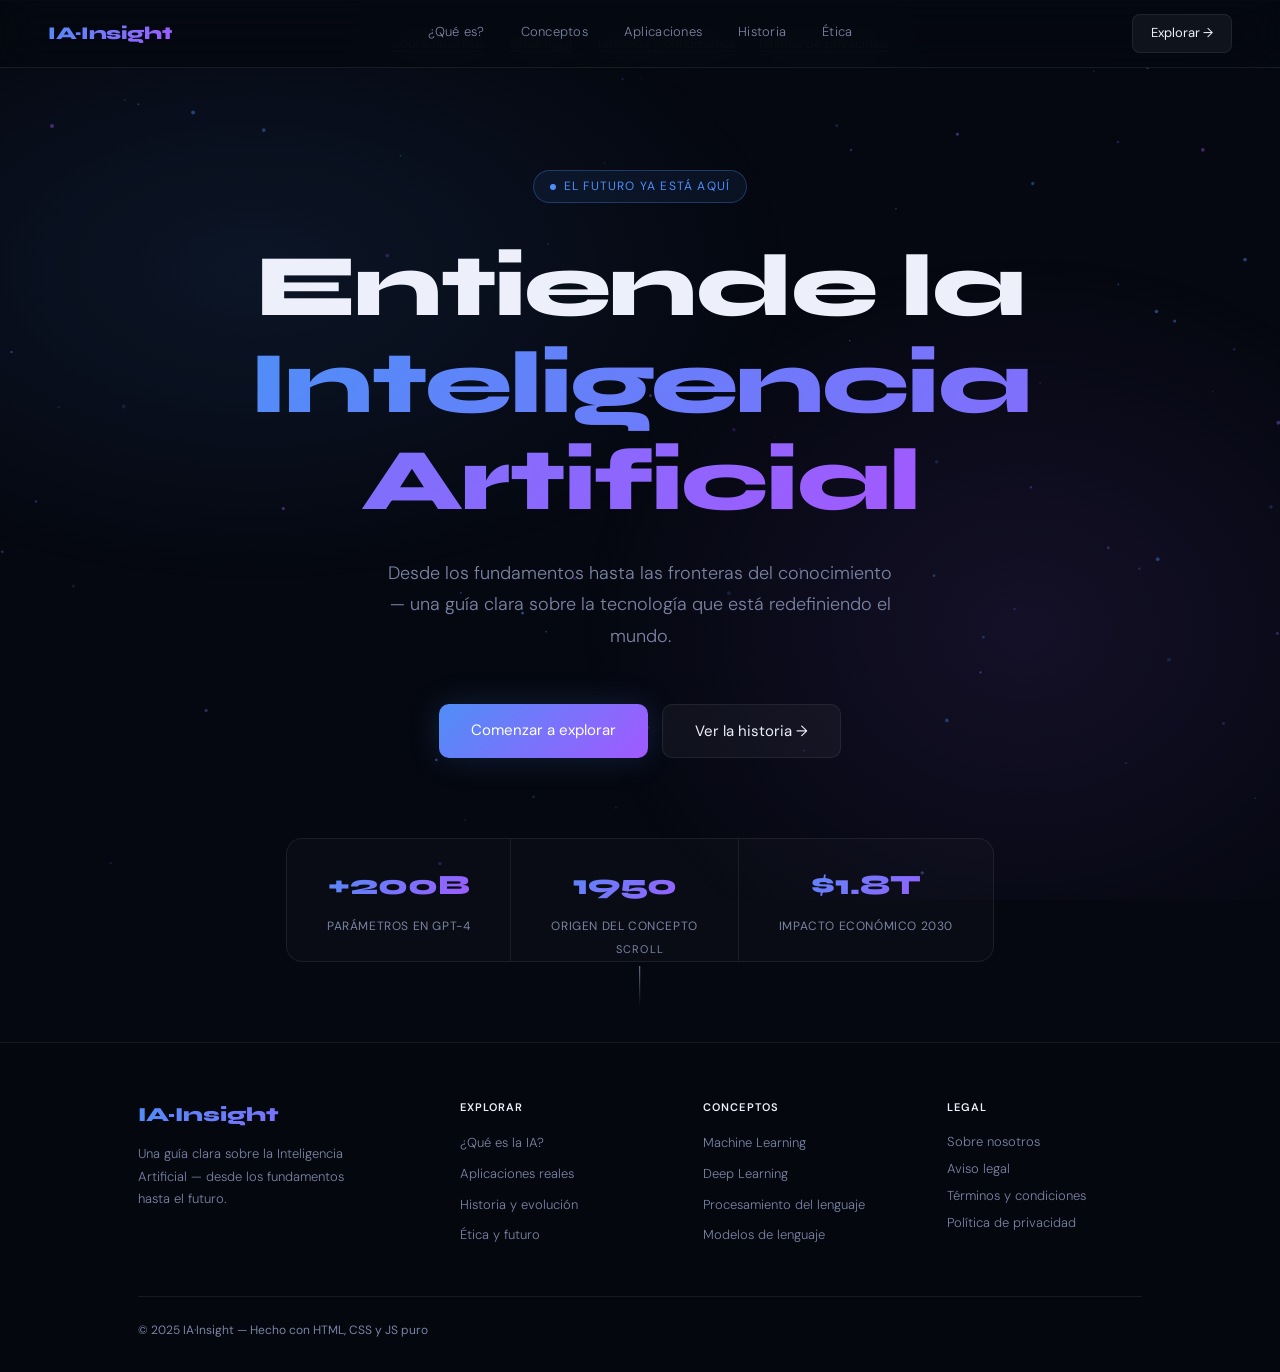
==== commit 8cbb9e3a: "Se agrega una funcion donde se agrega automaticamente un script para añadir ads" ====
--- a/index.html
+++ b/index.html
@@ -1,6 +1,8 @@
 <!DOCTYPE html>
 <html lang="es">
 <head>
+
+  
   <meta charset="UTF-8" />
   <meta name="viewport" content="width=device-width, initial-scale=1.0" />
   <meta name="description" content="Entiende la Inteligencia Artificial — guía clara sobre la tecnología que está redefiniendo el mundo." />
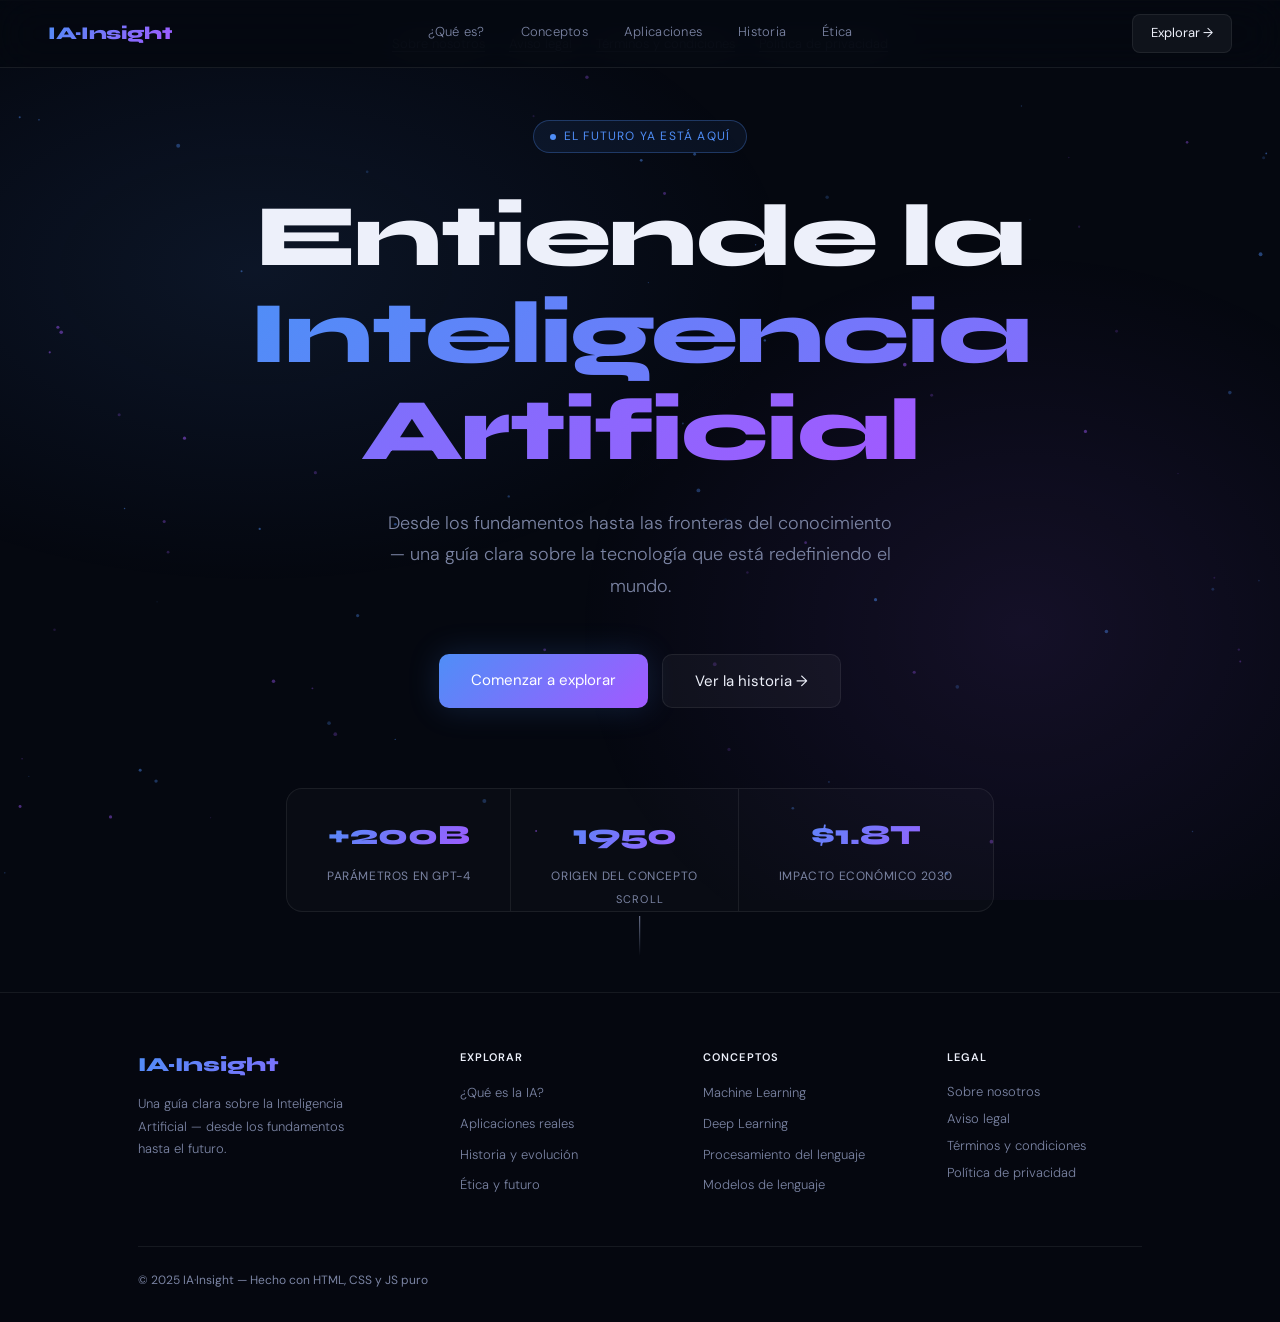
==== commit 3921be25: "Se elimina la funcion de los anuncios" ====
--- a/index.html
+++ b/index.html
@@ -1,8 +1,6 @@
 <!DOCTYPE html>
 <html lang="es">
 <head>
-
-  
   <meta charset="UTF-8" />
   <meta name="viewport" content="width=device-width, initial-scale=1.0" />
   <meta name="description" content="Entiende la Inteligencia Artificial — guía clara sobre la tecnología que está redefiniendo el mundo." />
@@ -59,6 +57,9 @@
         aria-expanded="false"
         aria-controls="nav-mobile"
       >
+        <span></span>
+        <span></span>
+        <span></span>
       </button>
     </div>
   </nav>
@@ -73,7 +74,7 @@
   </div>
 
   <!-- ── HERO ── -->
-  <section class="hero hero-home" style="margin-top:50px;">
+  <section class="hero hero-home">
 
     <div class="hero-home-inner">
 
@@ -189,5 +190,6 @@
   <!-- Scripts -->
   <script src="js/particles.js"></script>
   <script src="js/main.js?v=4"></script>
+  
 </body>
 </html>
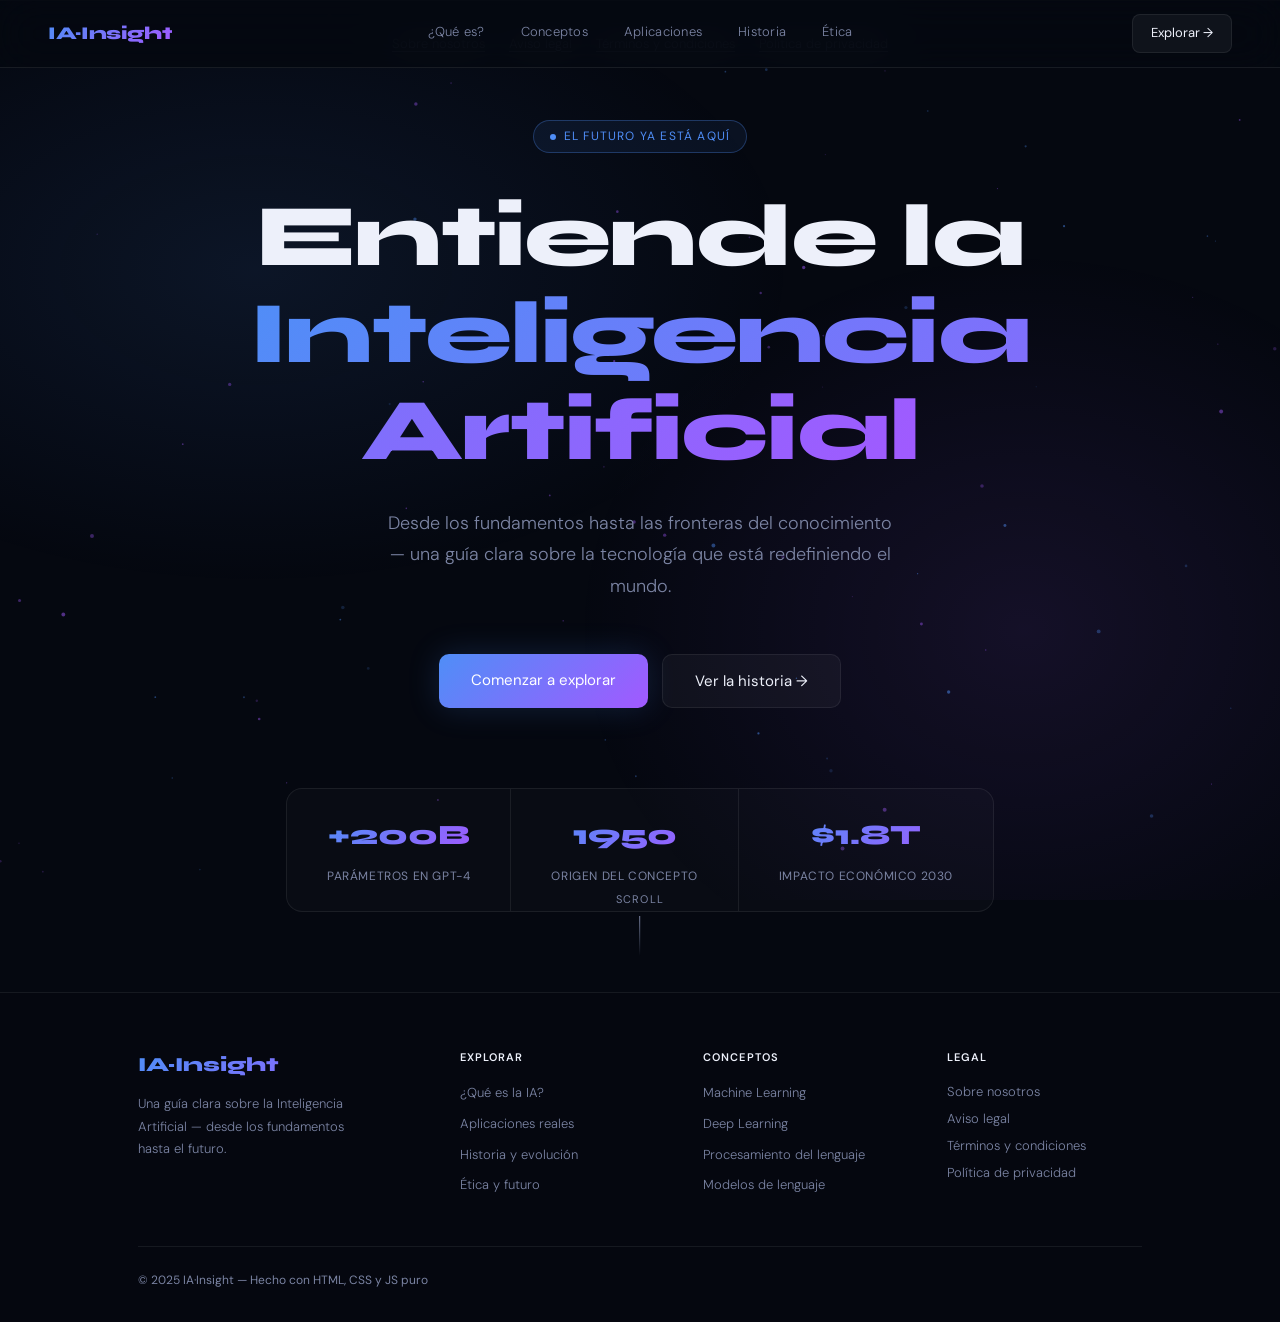
==== commit 0a8fdeb6: "Se agrega Script de verificacion de anuncios" ====
--- a/index.html
+++ b/index.html
@@ -16,6 +16,9 @@
   <!-- Estilos -->
   <link rel="stylesheet" href="css/styles.css?v=4" />
   <link rel="stylesheet" href="css/animations.css?v=4" />
+
+  <script async src="https://pagead2.googlesyndication.com/pagead/js/adsbygoogle.js?client=ca-pub-5958259552502044"
+     crossorigin="anonymous"></script>
 </head>
 <body>
 
